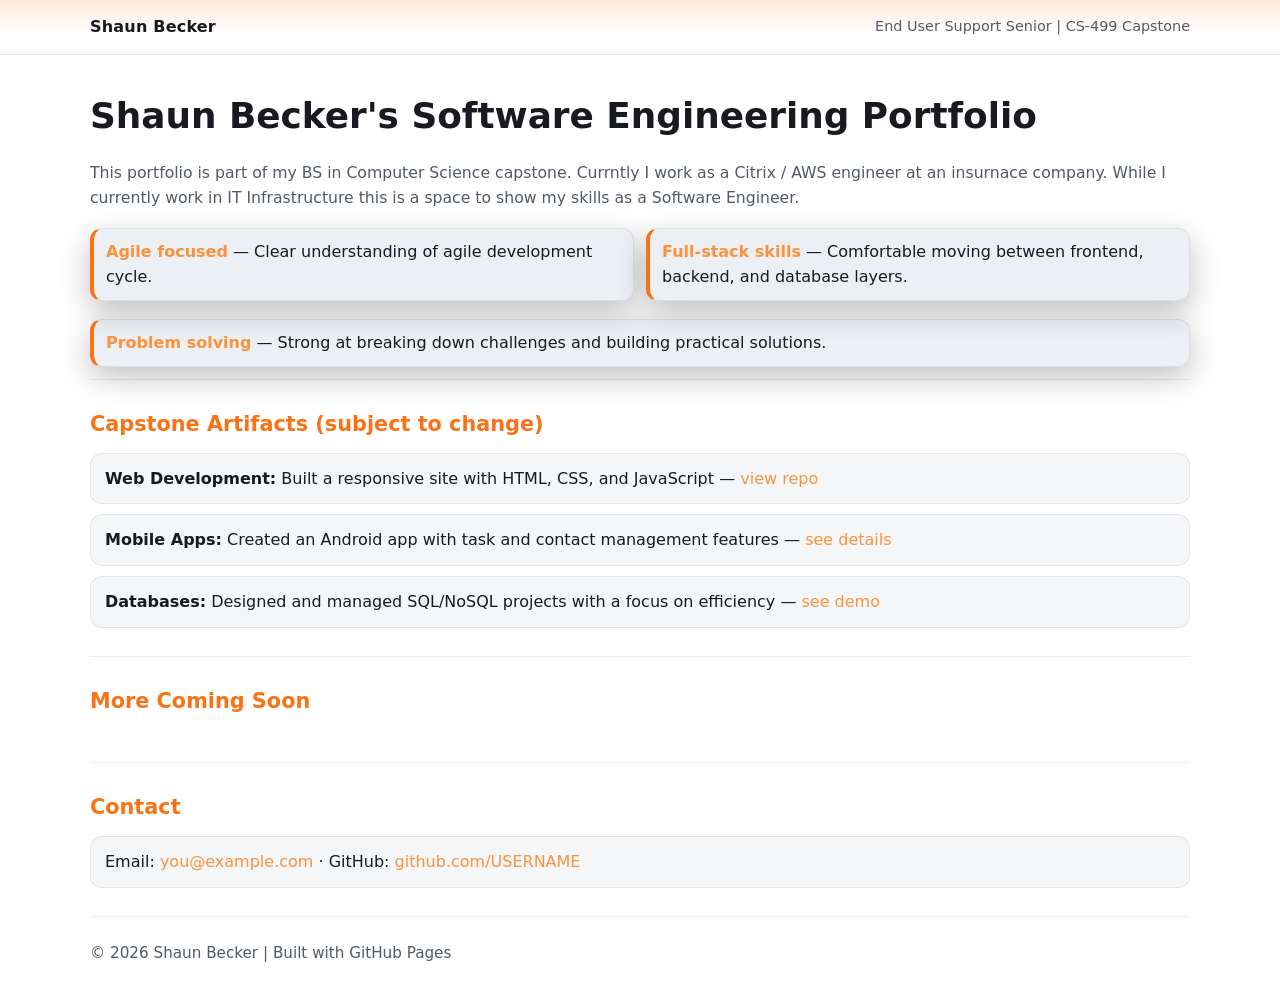
==== index.html @ b307b07a "initialcommit" ====
<html lang="en">

<head>
    <meta charset="utf-8" />
    <meta name="viewport" content="width=device-width, initial-scale=1" />
    <title>Shaun Becker | Portfolio</title>
    <meta name="description" content="Capstone portfolio and project artifacts." />
    <link rel="stylesheet" href="styles.css" />
</head>

<body>
    <div class="topbar">
        <div class="container topbar-inner">
            <div class="brand">Shaun Becker</div>
            <div class="tag">End User Support Senior | CS-499 Capstone</div>
        </div>
    </div>


    <main class="container">
        <section class="hero">
            <h1>Shaun Becker's Software Engineering Portfolio</h1>
            <p class="subtitle">This portfolio is part of my BS in Computer Science capstone. Currntly I work as a Citrix / AWS engineer
                at an insurnace company. While I currently work in IT Infrastructure this is a space to show my skills as a Software Engineer.
            </p>
            <div class="pills">
                <div class="pill"><b>Agile focused</b> — Clear understanding of agile development cycle. </div>
                <div class="pill"><b>Full-stack skills</b> — Comfortable moving between frontend,
                     backend, and database layers.</div>
                </div>
                <div class="pill"><b>Problem solving</b> — Strong at breaking down challenges and building practical solutions.</div>
                </div>
            </div>
        </section>


        <section class="section" id="artifacts">
            <h2>Capstone Artifacts (subject to change)</h2>
            <div class="list">
                <div class="card"> <strong>Web Development:</strong> Built a responsive site with HTML, CSS, and JavaScript —
                    <a href="#">view repo</a></div>
                <div class="card"> <strong>Mobile Apps:</strong> Created an Android app with task and contact management
                    features — <a href="#">see details</a></div>
                <div class="card"> <strong>Databases:</strong> Designed and managed SQL/NoSQL projects with a focus on
                    efficiency — <a href="#">see demo</a></div>
            </div>
        </section>


        <section class="section" id="coming">
            <h2>More Coming Soon</h2>
            <ul class="todo">
                
            </ul>
        </section>


        <section class="section" id="contact">
            <h2>Contact</h2>
            <div class="card">Email: <a href="Shaun.Becker@snhu.edu">you@example.com </a> · GitHub: <a
                    href="https://github.com/KrimzonChaos" target="_blank" rel="noopener">github.com/USERNAME </a></div>
        </section>


        <footer>
            © <span id="y"></span> Shaun Becker | Built with GitHub Pages
        </footer>
    </main>


    <script>document.getElementById('y').textContent = new Date().getFullYear();</script>
</body>

</html>
---- styles.css ----
:root {
    /* Gray + Orange theme */
    --bg: #0f0f12;
    /* near-black gray */
    --bg-soft: #16171b;
    /* card base */
    --bg-softer: #1e2025;
    /* pill base */
    --text: #e9e9ec;
    /* light text */
    --muted: #a8acb3;
    /* muted text */
    --accent: #f97316;
    /* orange-500 */
    --accent-2: #fb923c;
    /* orange-400 */
    --line: rgba(255, 255, 255, .08);
    --radius: 12px;
    --shadow: 0 10px 30px rgba(0, 0, 0, .25);
}

@media (prefers-color-scheme: light) {
    :root {
        --bg: #ffffff;
        --bg-soft: #f5f6f8;
        --bg-softer: #eceff3;
        --text: #181a1f;
        --muted: #525a66;
        --line: rgba(24, 26, 31, .08);
    }
}

* {
    box-sizing: border-box
}

html,
body {
    margin: 0;
    padding: 0
}

body {
    font-family: system-ui, -apple-system, Segoe UI, Roboto, Helvetica, Arial, sans-serif;
    background: var(--bg);
    color: var(--text);
    line-height: 1.6
}

.container {
    width: min(1100px, 92%);
    margin-inline: auto
}

/* Top bar */
.topbar {
    position: sticky;
    top: 0;
    z-index: 50;
    background: linear-gradient(180deg, rgba(249, 115, 22, .15), transparent 65%);
    border-bottom: 1px solid var(--line)
}

.topbar-inner {
    display: flex;
    align-items: center;
    justify-content: space-between;
    padding: 14px 0
}

.brand {
    font-weight: 700;
    letter-spacing: .2px
}

.tag {
    font-size: .9rem;
    color: var(--muted)
}

/* Section headers */
h1,
h2 {
    margin: 0 0 12px
}

h1 {
    font-size: clamp(1.6rem, 2.8vw, 2.4rem)
}

h2 {
    font-size: clamp(1.1rem, 2vw, 1.3rem);
    color: var(--accent)
}

.section {
    padding: 28px 0;
    border-top: 1px solid var(--line)
}

/* Hero */
.hero {
    padding: 32px 0 12px
}

.subtitle {
    font-size: .98rem;
    color: var(--muted)
}

/* Pills */
.pills {
    display: grid;
    grid-template-columns: repeat(auto-fit, minmax(250px, 1fr));
    gap: 12px;
    margin: 18px 0
}

.pill {
    background: var(--bg-softer);
    border: 1px solid var(--line);
    border-left: 4px solid var(--accent);
    padding: 10px 12px;
    border-radius: var(--radius);
    box-shadow: var(--shadow)
}

.pill b {
    color: var(--accent-2)
}

/* Cards list */
.list {
    display: grid;
    grid-template-columns: 1fr;
    gap: 10px
}

.card {
    background: var(--bg-soft);
    border: 1px solid var(--line);
    border-radius: var(--radius);
    padding: 12px 14px
}

.card a {
    color: var(--accent-2);
    text-decoration: none
}

.card a:hover {
    text-decoration: underline
}

/* Coming soon items */
.todo li {
    list-style: none;
    margin: 8px 0;
    padding: 10px 12px;
    background: var(--bg-softer);
    border: 1px solid var(--line);
    border-radius: 10px
}

/* Footer */
footer {
    padding: 24px 0;
    border-top: 1px solid var(--line);
    color: var(--muted);
    font-size: .95rem
}
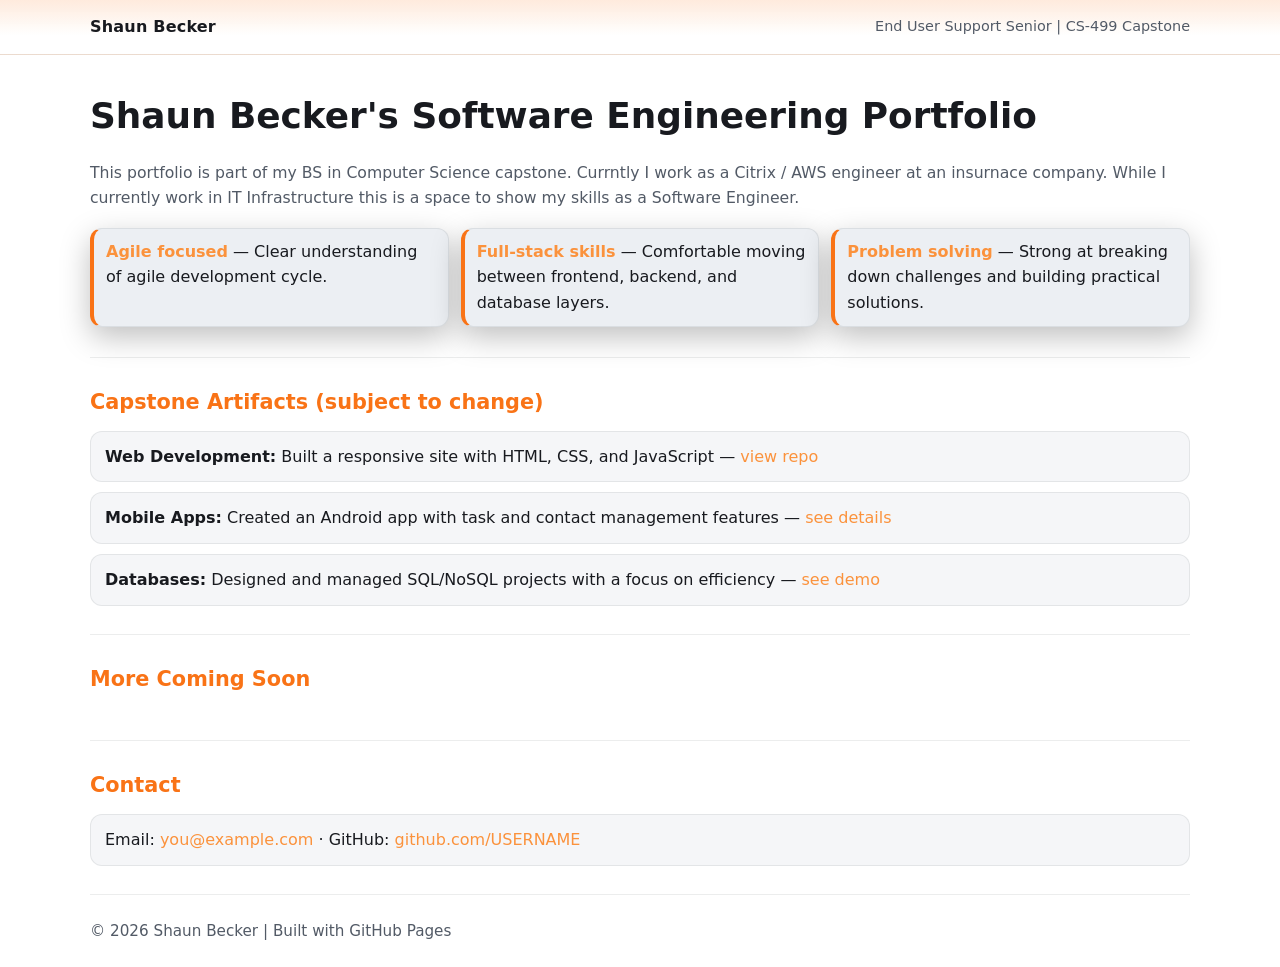
==== commit 8481f347: "initialcommit" ====
--- a/index.html
+++ b/index.html
@@ -25,11 +25,8 @@
             </p>
             <div class="pills">
                 <div class="pill"><b>Agile focused</b> — Clear understanding of agile development cycle. </div>
-                <div class="pill"><b>Full-stack skills</b> — Comfortable moving between frontend,
-                     backend, and database layers.</div>
-                </div>
+                <div class="pill"><b>Full-stack skills</b> — Comfortable moving between frontend, backend, and database layers.</div>
                 <div class="pill"><b>Problem solving</b> — Strong at breaking down challenges and building practical solutions.</div>
-                </div>
             </div>
         </section>
 
--- a/styles.css
+++ b/styles.css
@@ -111,9 +111,21 @@
 /* Pills */
 .pills {
     display: grid;
-    grid-template-columns: repeat(auto-fit, minmax(250px, 1fr));
+    grid-template-columns: repeat(3, minmax(0, 1fr));
     gap: 12px;
     margin: 18px 0
+}
+
+@media (max-width: 900px) {
+    .pills {
+        grid-template-columns: repeat(2, minmax(0, 1fr));
+    }
+}
+
+@media (max-width: 600px) {
+    .pills {
+        grid-template-columns: 1fr;
+    }
 }
 
 .pill {
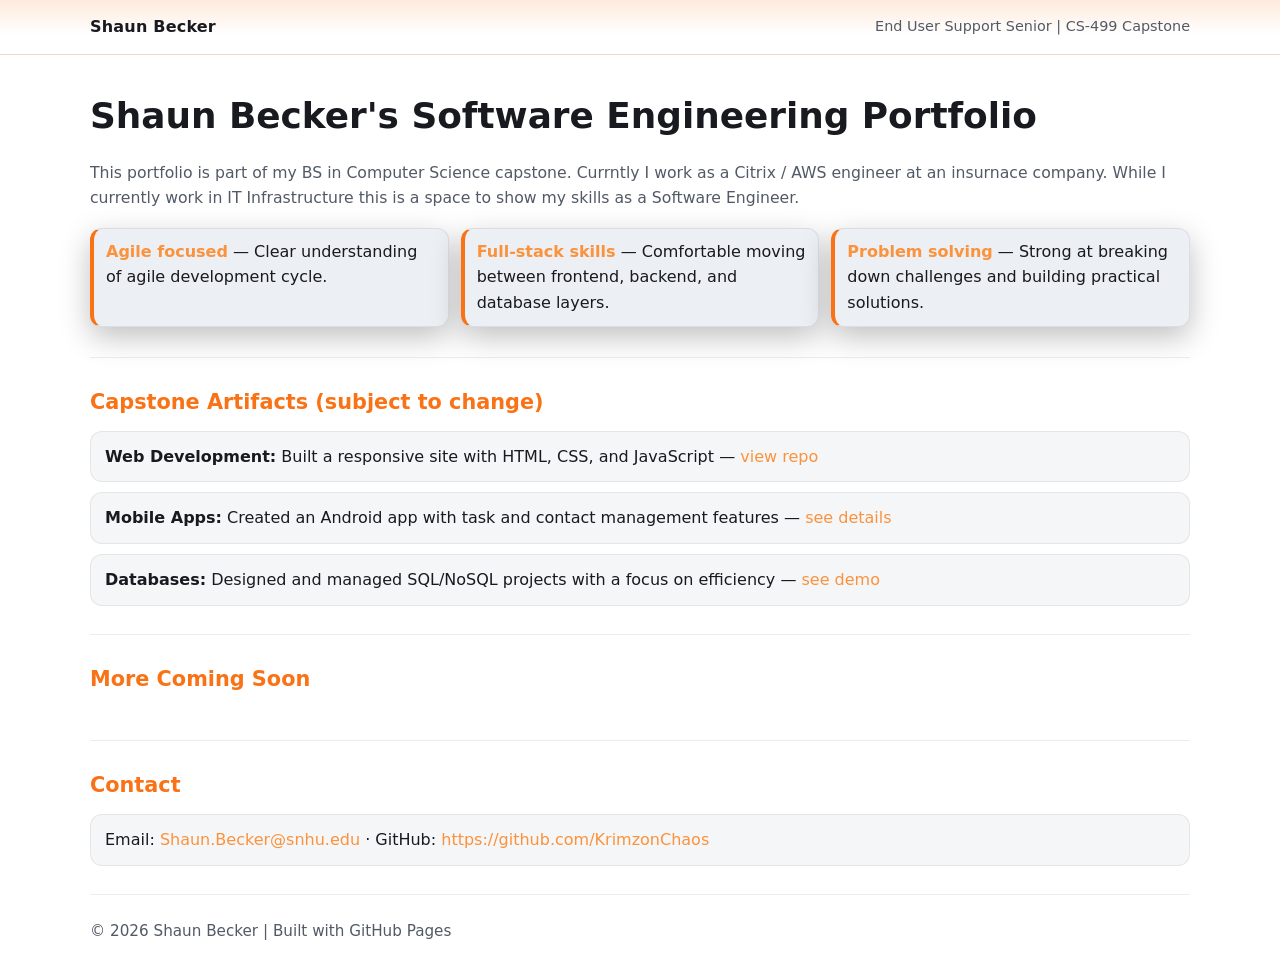
==== commit bdc98821: "initialcommit" ====
--- a/index.html
+++ b/index.html
@@ -54,8 +54,8 @@
 
         <section class="section" id="contact">
             <h2>Contact</h2>
-            <div class="card">Email: <a href="Shaun.Becker@snhu.edu">you@example.com </a> · GitHub: <a
-                    href="https://github.com/KrimzonChaos" target="_blank" rel="noopener">github.com/USERNAME </a></div>
+            <div class="card">Email: <a href="Shaun.Becker@snhu.edu">Shaun.Becker@snhu.edu </a> · GitHub: <a
+                    href="https://github.com/KrimzonChaos" target="_blank" rel="noopener">https://github.com/KrimzonChaos </a></div>
         </section>
 
 
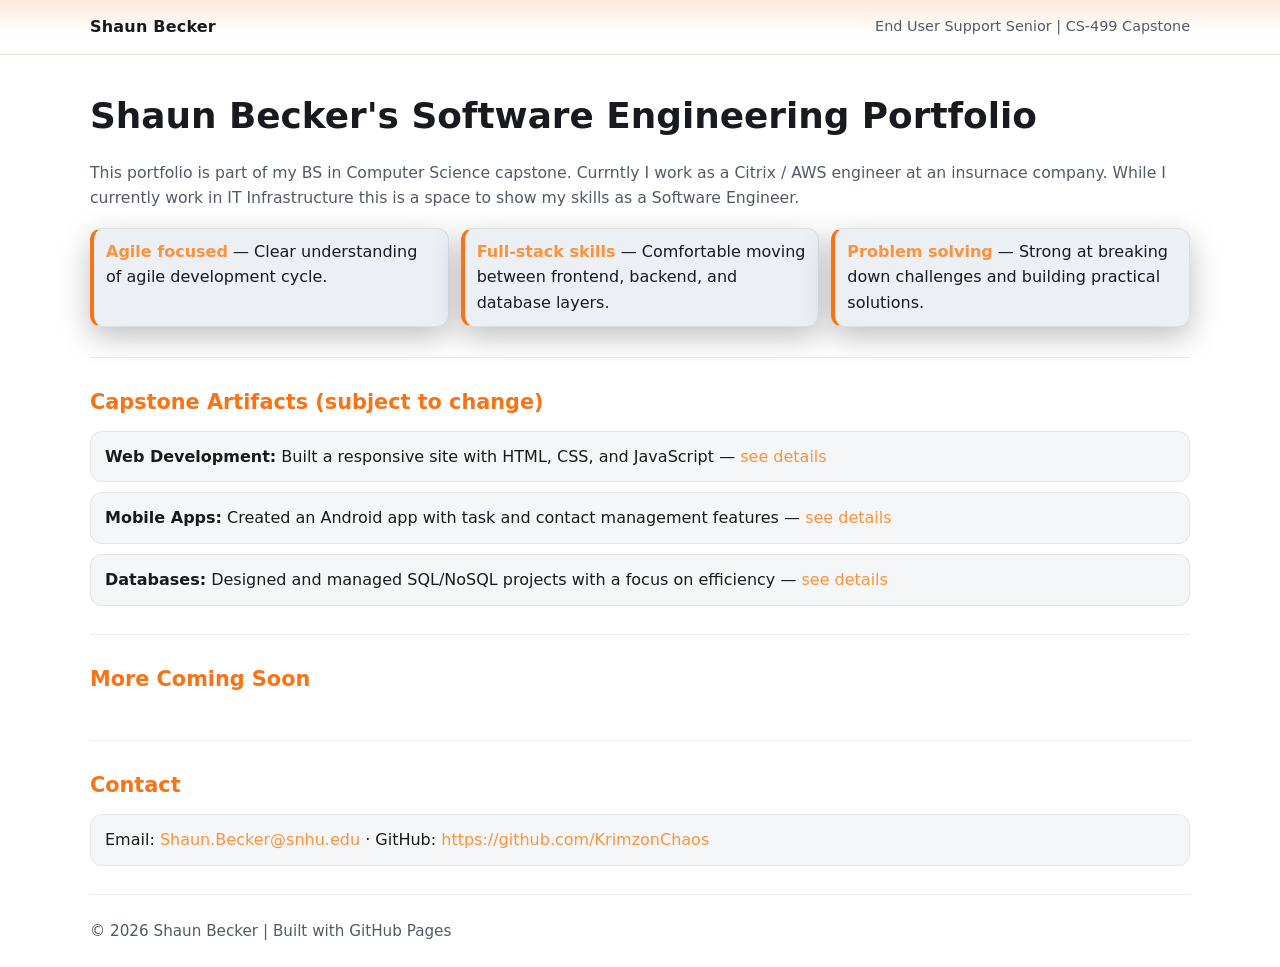
==== commit e20e55d1: "initialcommit" ====
--- a/index.html
+++ b/index.html
@@ -35,11 +35,11 @@
             <h2>Capstone Artifacts (subject to change)</h2>
             <div class="list">
                 <div class="card"> <strong>Web Development:</strong> Built a responsive site with HTML, CSS, and JavaScript —
-                    <a href="#">view repo</a></div>
+                    <a href="#">see details</a></div>
                 <div class="card"> <strong>Mobile Apps:</strong> Created an Android app with task and contact management
                     features — <a href="#">see details</a></div>
                 <div class="card"> <strong>Databases:</strong> Designed and managed SQL/NoSQL projects with a focus on
-                    efficiency — <a href="#">see demo</a></div>
+                    efficiency — <a href="#">see details</a></div>
             </div>
         </section>
 
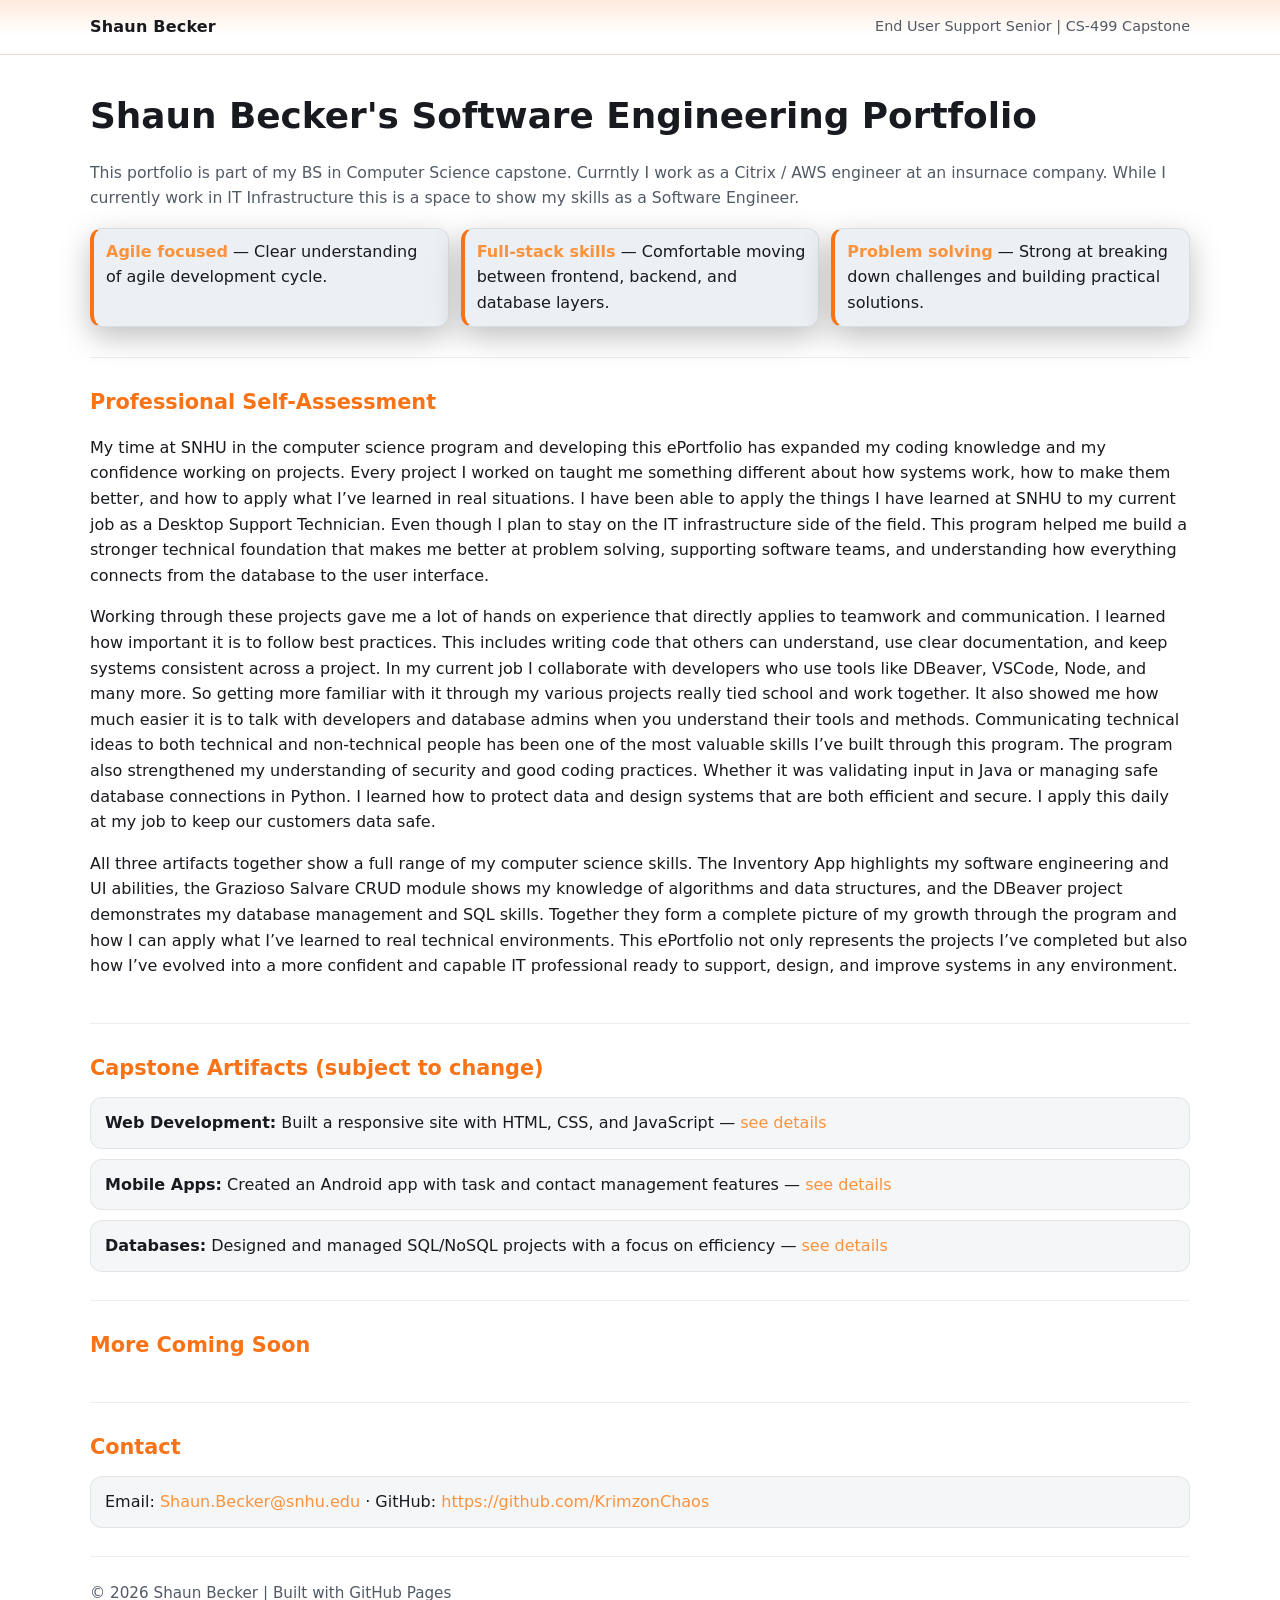
==== commit 714b3149: "update" ====
--- a/index.html
+++ b/index.html
@@ -30,6 +30,36 @@
             </div>
         </section>
 
+        <section class="section" id="assessment">
+            <h2>Professional Self-Assessment</h2>
+            <p>
+                My time at SNHU in the computer science program and developing this ePortfolio has expanded my coding knowledge and my confidence working on projects. 
+                Every project I worked on taught me something different about how systems work, how to make them better, and how to apply what I’ve learned in real situations. 
+                I have been able to apply the things I have learned at SNHU to my current job as a Desktop Support Technician. 
+                Even though I plan to stay on the IT infrastructure side of the field. This program helped me build a stronger technical foundation that makes me better 
+                at problem solving, supporting software teams, and understanding how everything connects from the database to the user interface.
+            </p>
+
+            <p>
+                Working through these projects gave me a lot of hands on experience that directly applies to teamwork and communication. 
+                I learned how important it is to follow best practices. This includes writing code that others can understand, use clear documentation, 
+                and keep systems consistent across a project. In my current job I collaborate with developers who use tools like DBeaver, VSCode, Node, and many more. 
+                So getting more familiar with it through my various projects really tied school and work together. It also showed me how much easier it is to talk with 
+                developers and database admins when you understand their tools and methods. Communicating technical ideas to both technical and non-technical people has 
+                been one of the most valuable skills I’ve built through this program. The program also strengthened my understanding of security and good coding practices. 
+                Whether it was validating input in Java or managing safe database connections in Python. I learned how to protect data and design systems that are both 
+                efficient and secure. I apply this daily at my job to keep our customers data safe.
+            </p>
+
+            <p>
+                All three artifacts together show a full range of my computer science skills. The Inventory App highlights my software engineering and UI abilities, 
+                the Grazioso Salvare CRUD module shows my knowledge of algorithms and data structures, and the DBeaver project demonstrates my database management and 
+                SQL skills. Together they form a complete picture of my growth through the program and how I can apply what I’ve learned to real technical environments. 
+                This ePortfolio not only represents the projects I’ve completed but also how I’ve evolved into a more confident and capable IT professional ready to 
+                support, design, and improve systems in any environment.
+            </p>
+        </section>
+
 
         <section class="section" id="artifacts">
             <h2>Capstone Artifacts (subject to change)</h2>
@@ -46,9 +76,7 @@
 
         <section class="section" id="coming">
             <h2>More Coming Soon</h2>
-            <ul class="todo">
-                
-            </ul>
+            
         </section>
 
 
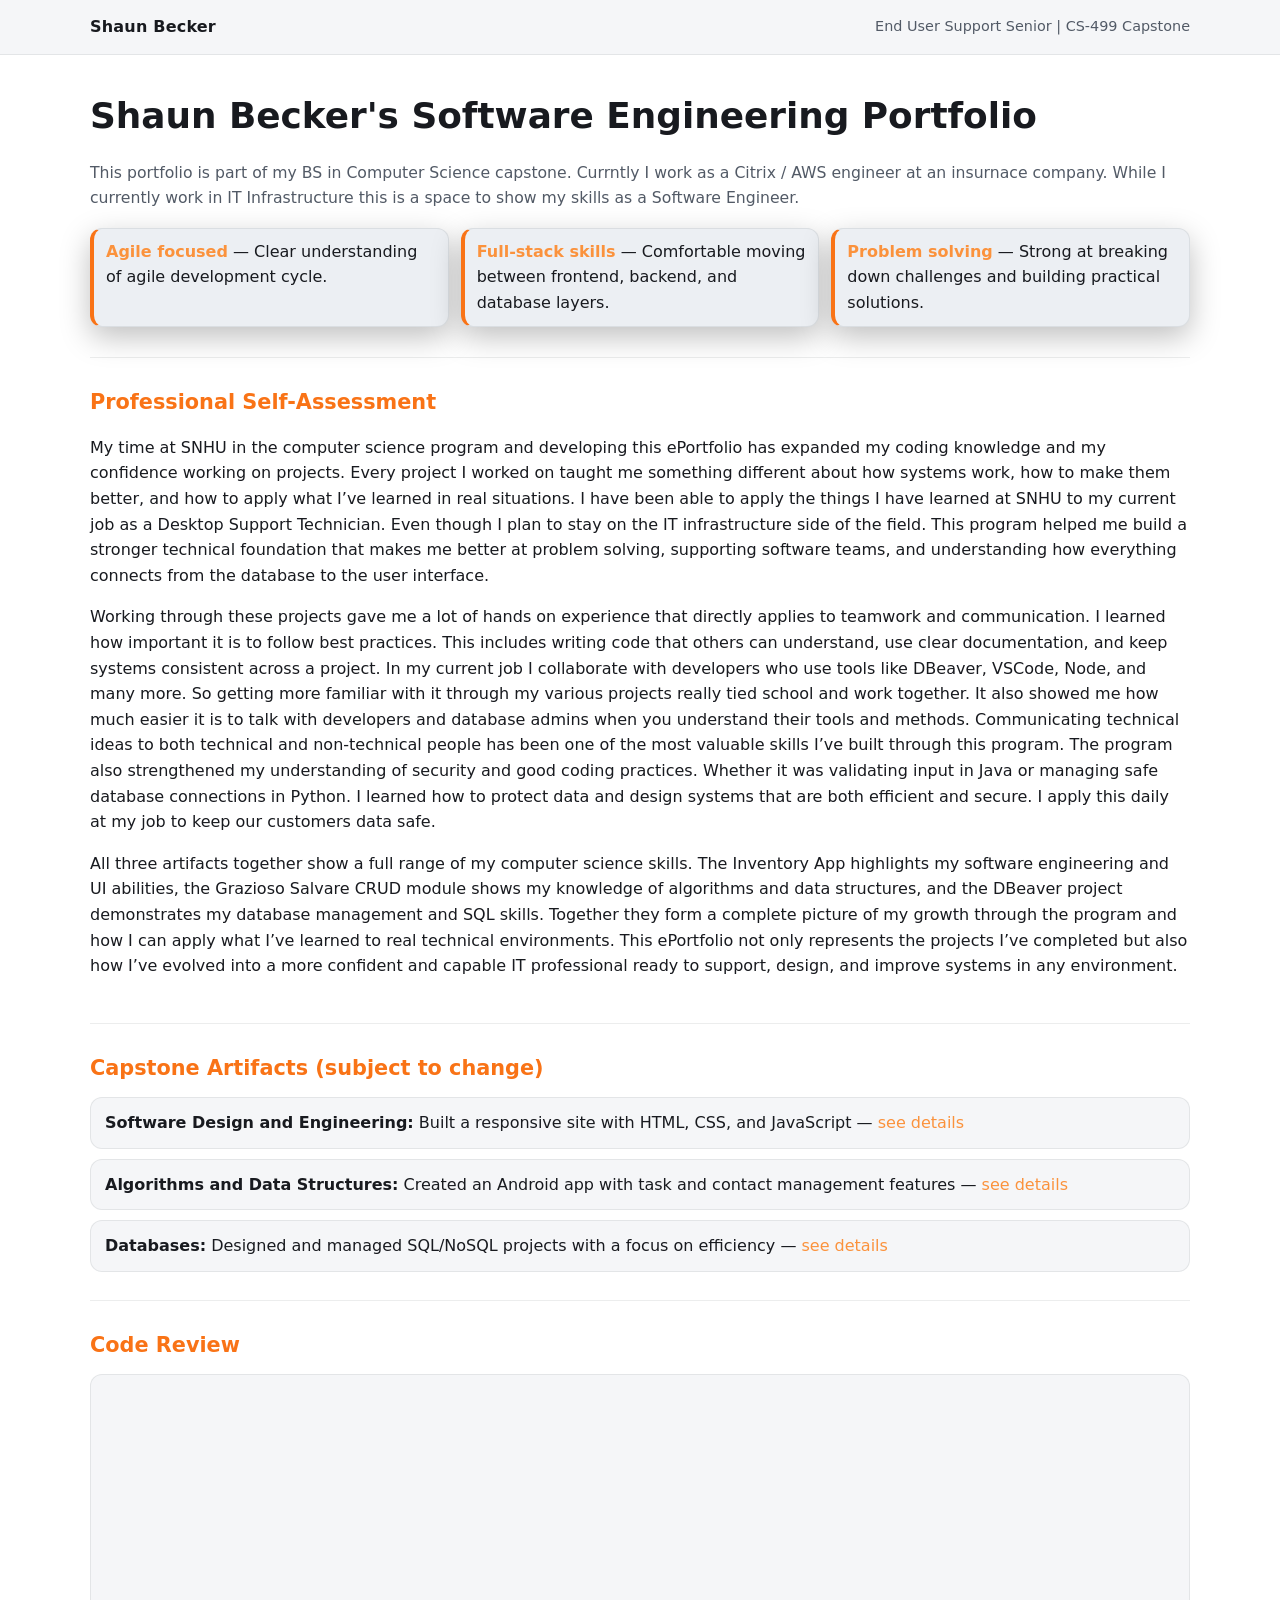
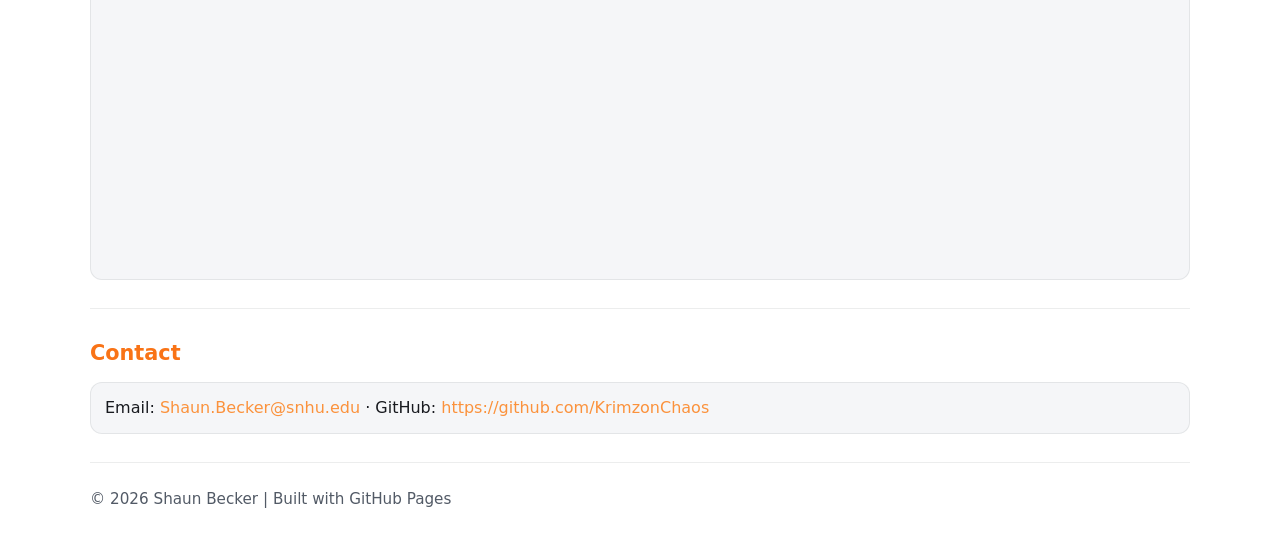
==== commit 3feed38b: "update" ====
--- a/index.html
+++ b/index.html
@@ -64,19 +64,26 @@
         <section class="section" id="artifacts">
             <h2>Capstone Artifacts (subject to change)</h2>
             <div class="list">
-                <div class="card"> <strong>Web Development:</strong> Built a responsive site with HTML, CSS, and JavaScript —
-                    <a href="#">see details</a></div>
-                <div class="card"> <strong>Mobile Apps:</strong> Created an Android app with task and contact management
-                    features — <a href="#">see details</a></div>
+                <div class="card"> <strong>Software Design and Engineering:</strong> Built a responsive site with HTML, CSS, and JavaScript —
+                    <a href="software_design.html">see details</a></div>
+                <div class="card"> <strong>Algorithms and Data Structures:</strong> Created an Android app with task and contact management
+                    features — <a href="algorithms_data_structures.html">see details</a></div>
                 <div class="card"> <strong>Databases:</strong> Designed and managed SQL/NoSQL projects with a focus on
-                    efficiency — <a href="#">see details</a></div>
+                    efficiency — <a href="databases.html">see details</a></div>
             </div>
         </section>
 
 
-        <section class="section" id="coming">
-            <h2>More Coming Soon</h2>
-            
+        <section class="section" id="codeReview">
+            <h2>Code Review</h2>
+        
+            <div class="card">
+                <iframe width="100%" height="480" src="https://www.youtube.com/embed/kS4kYBqHO2U" title="YouTube video player"
+                    frameborder="0"
+                    allow="accelerometer; autoplay; clipboard-write; encrypted-media; gyroscope; picture-in-picture; web-share"
+                    allowfullscreen>
+                </iframe>
+            </div>
         </section>
 
 
--- a/styles.css
+++ b/styles.css
@@ -57,7 +57,7 @@
     position: sticky;
     top: 0;
     z-index: 50;
-    background: linear-gradient(180deg, rgba(249, 115, 22, .15), transparent 65%);
+    background: linear-gradient(180deg, rgba(249, 115, 22, .15), var(--bg-soft) 0%);
     border-bottom: 1px solid var(--line)
 }
 
@@ -164,16 +164,6 @@
     text-decoration: underline
 }
 
-/* Coming soon items */
-.todo li {
-    list-style: none;
-    margin: 8px 0;
-    padding: 10px 12px;
-    background: var(--bg-softer);
-    border: 1px solid var(--line);
-    border-radius: 10px
-}
-
 /* Footer */
 footer {
     padding: 24px 0;
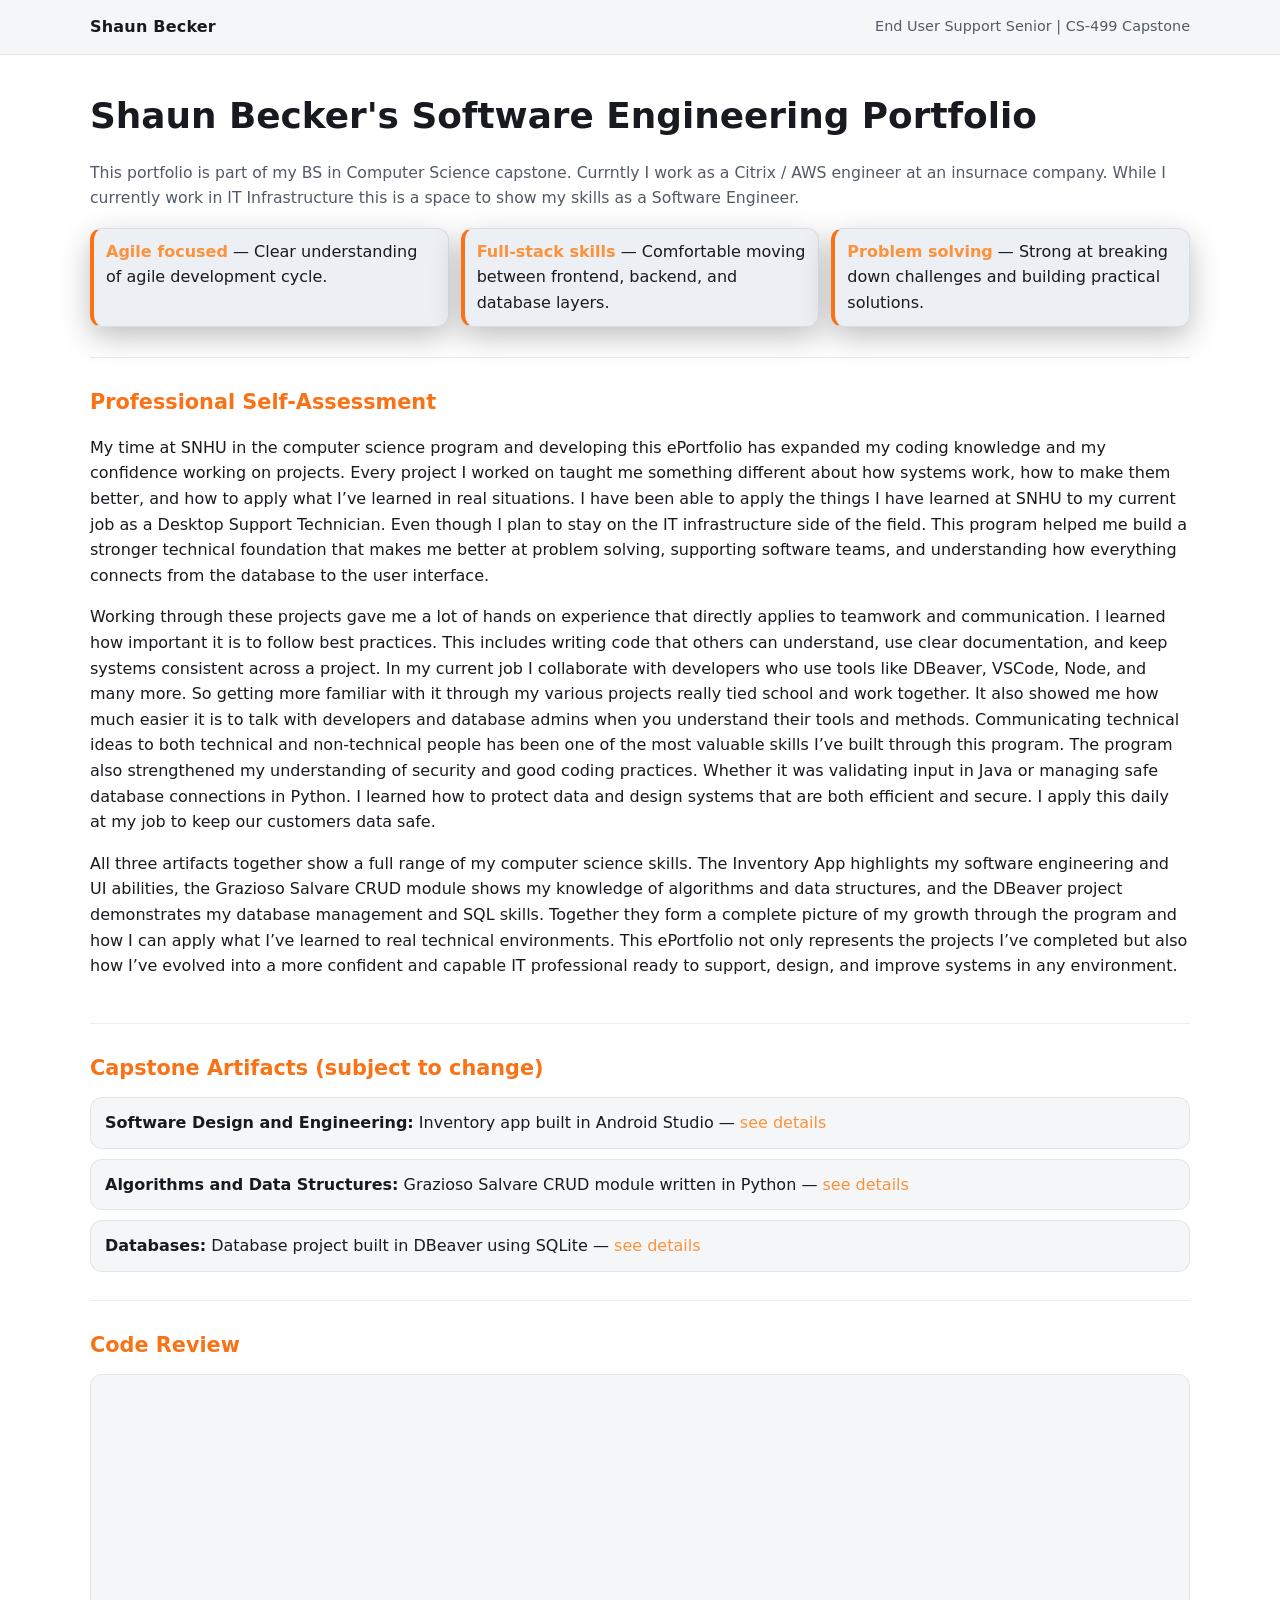
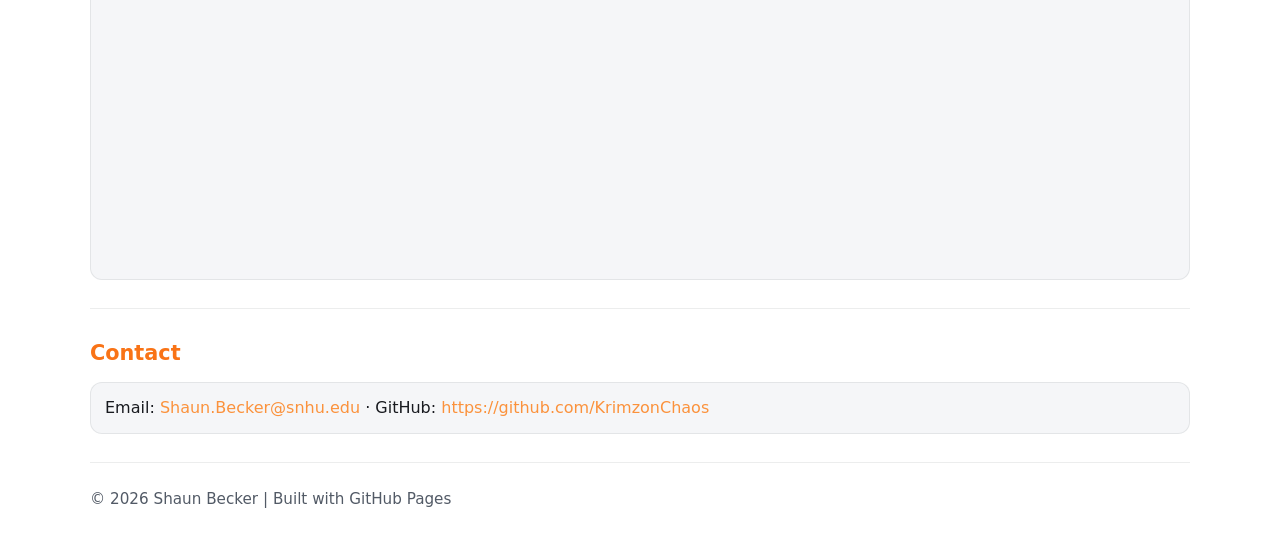
==== commit 71cf438d: "updates" ====
--- a/index.html
+++ b/index.html
@@ -64,12 +64,10 @@
         <section class="section" id="artifacts">
             <h2>Capstone Artifacts (subject to change)</h2>
             <div class="list">
-                <div class="card"> <strong>Software Design and Engineering:</strong> Built a responsive site with HTML, CSS, and JavaScript —
+                <div class="card"> <strong>Software Design and Engineering:</strong> Inventory app built in Android Studio —
                     <a href="software_design.html">see details</a></div>
-                <div class="card"> <strong>Algorithms and Data Structures:</strong> Created an Android app with task and contact management
-                    features — <a href="algorithms_data_structures.html">see details</a></div>
-                <div class="card"> <strong>Databases:</strong> Designed and managed SQL/NoSQL projects with a focus on
-                    efficiency — <a href="databases.html">see details</a></div>
+                <div class="card"> <strong>Algorithms and Data Structures:</strong> Grazioso Salvare CRUD module written in Python — <a href="algorithms_data_structures.html">see details</a></div>
+                <div class="card"> <strong>Databases:</strong> Database project built in DBeaver using SQLite — <a href="databases.html">see details</a></div>
             </div>
         </section>
 
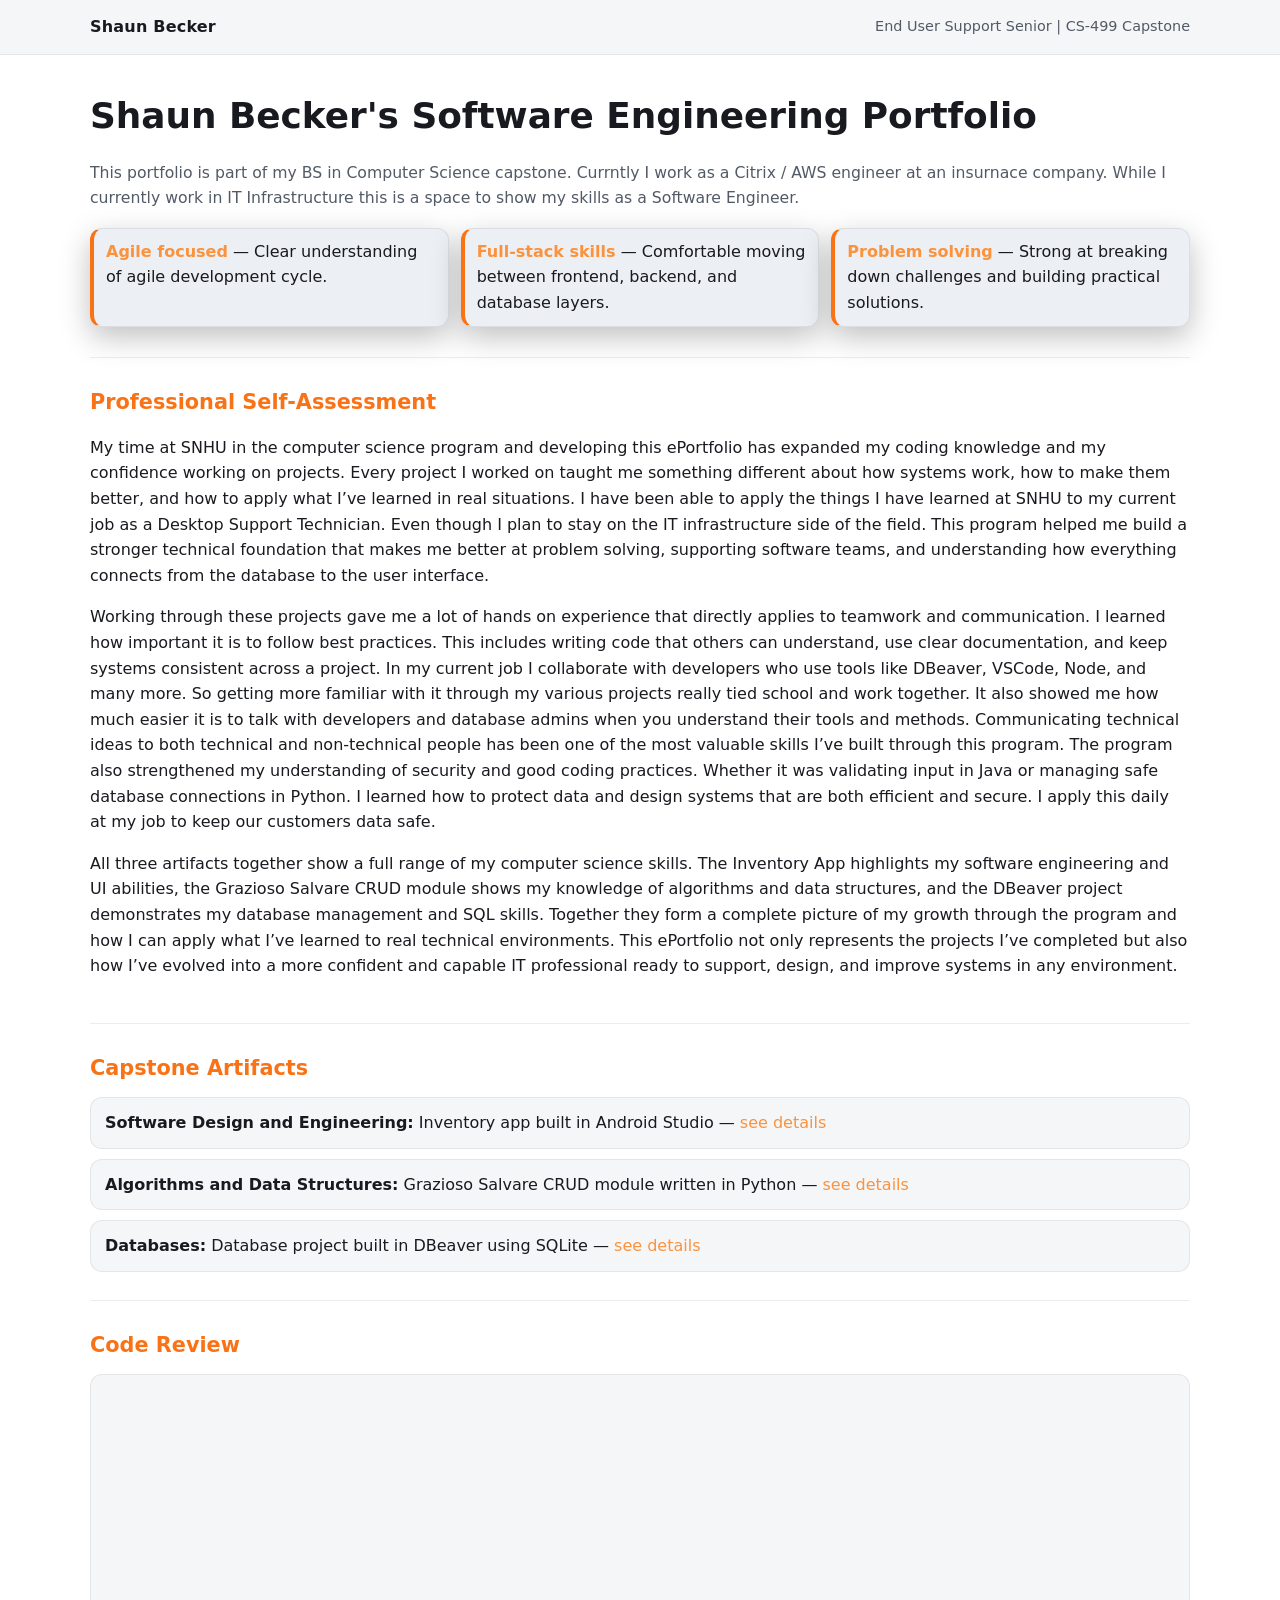
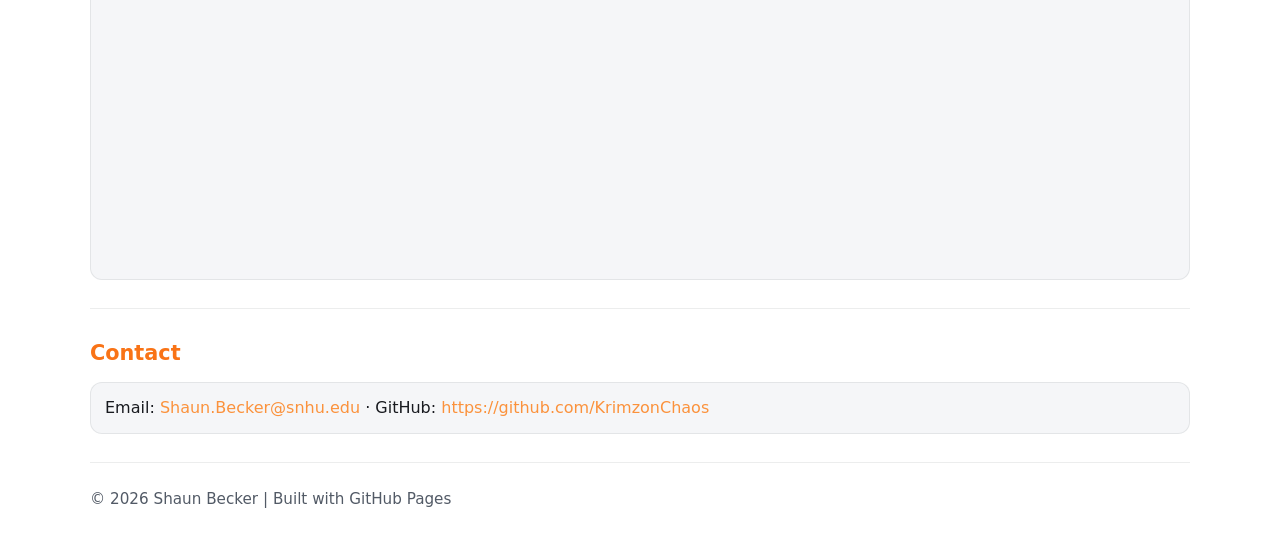
==== commit ac25ff7a: "updates" ====
--- a/index.html
+++ b/index.html
@@ -62,7 +62,7 @@
 
 
         <section class="section" id="artifacts">
-            <h2>Capstone Artifacts (subject to change)</h2>
+            <h2>Capstone Artifacts</h2>
             <div class="list">
                 <div class="card"> <strong>Software Design and Engineering:</strong> Inventory app built in Android Studio —
                     <a href="software_design.html">see details</a></div>
